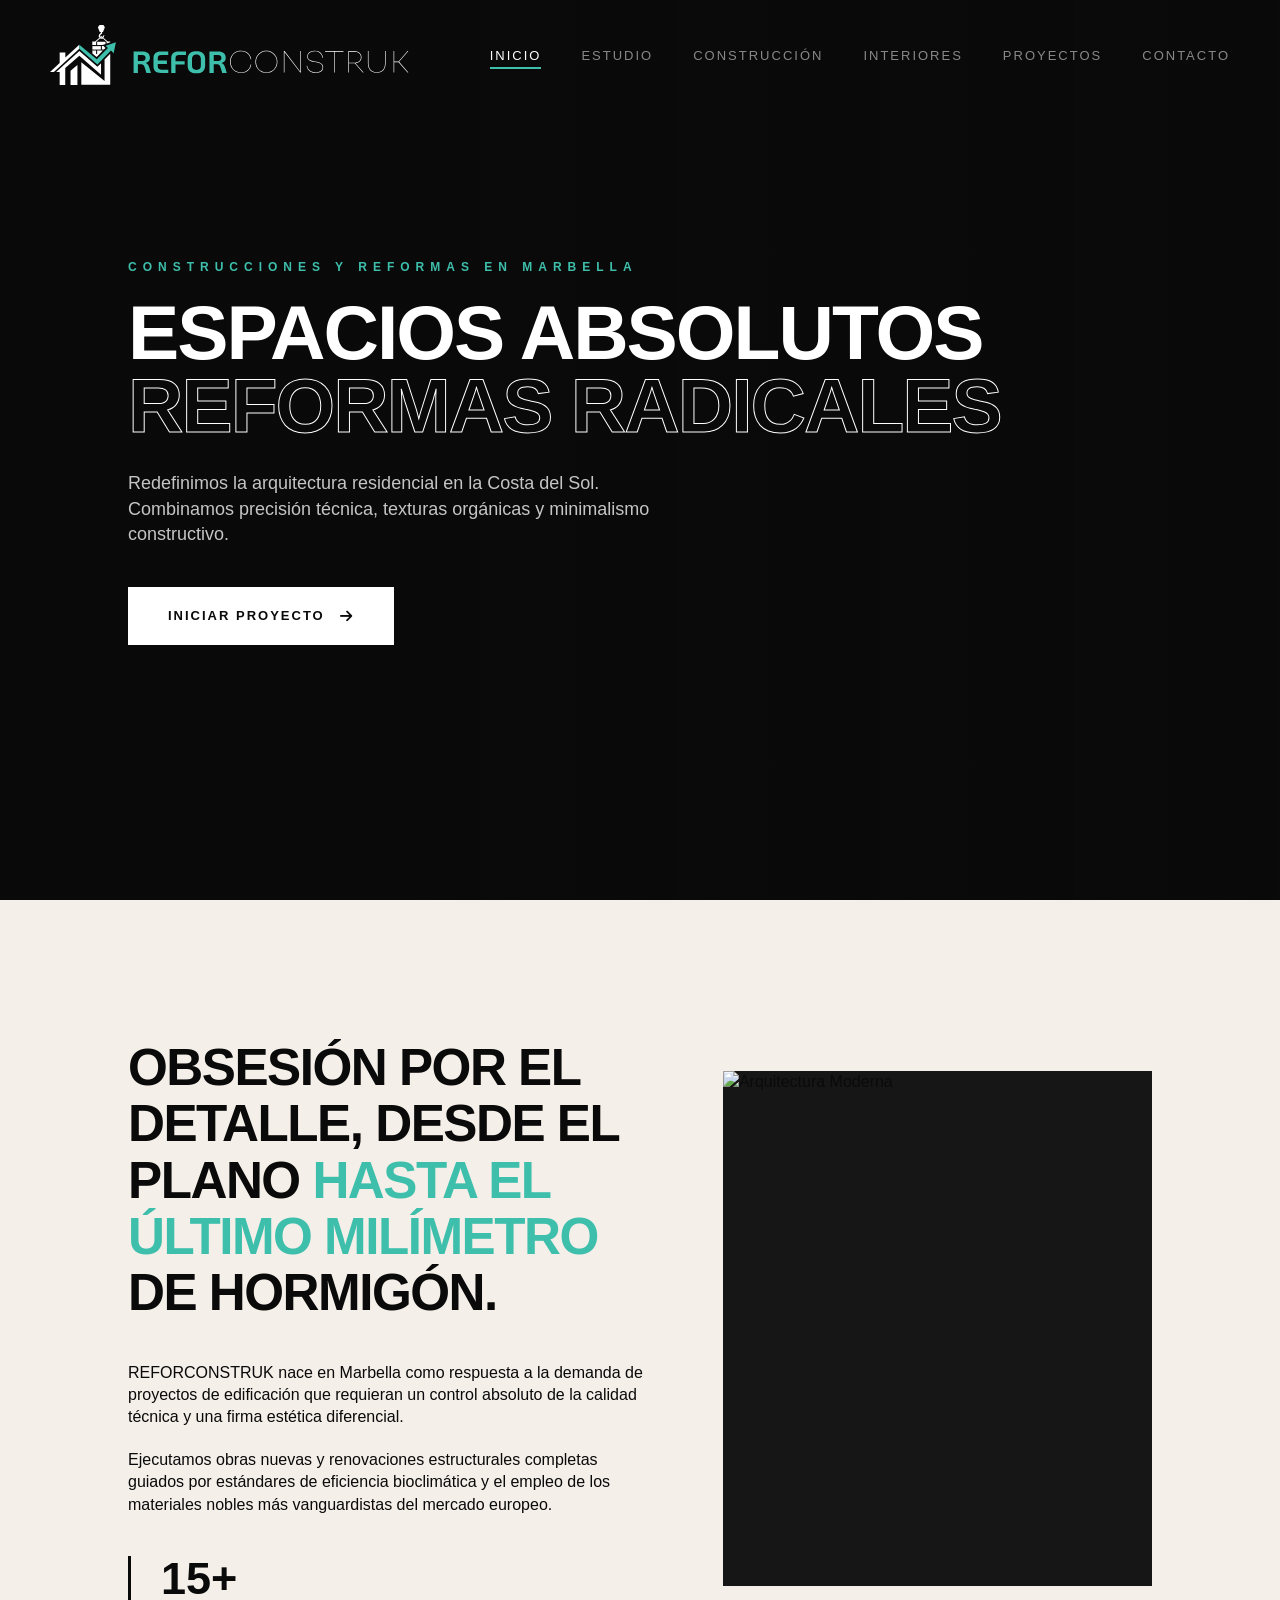
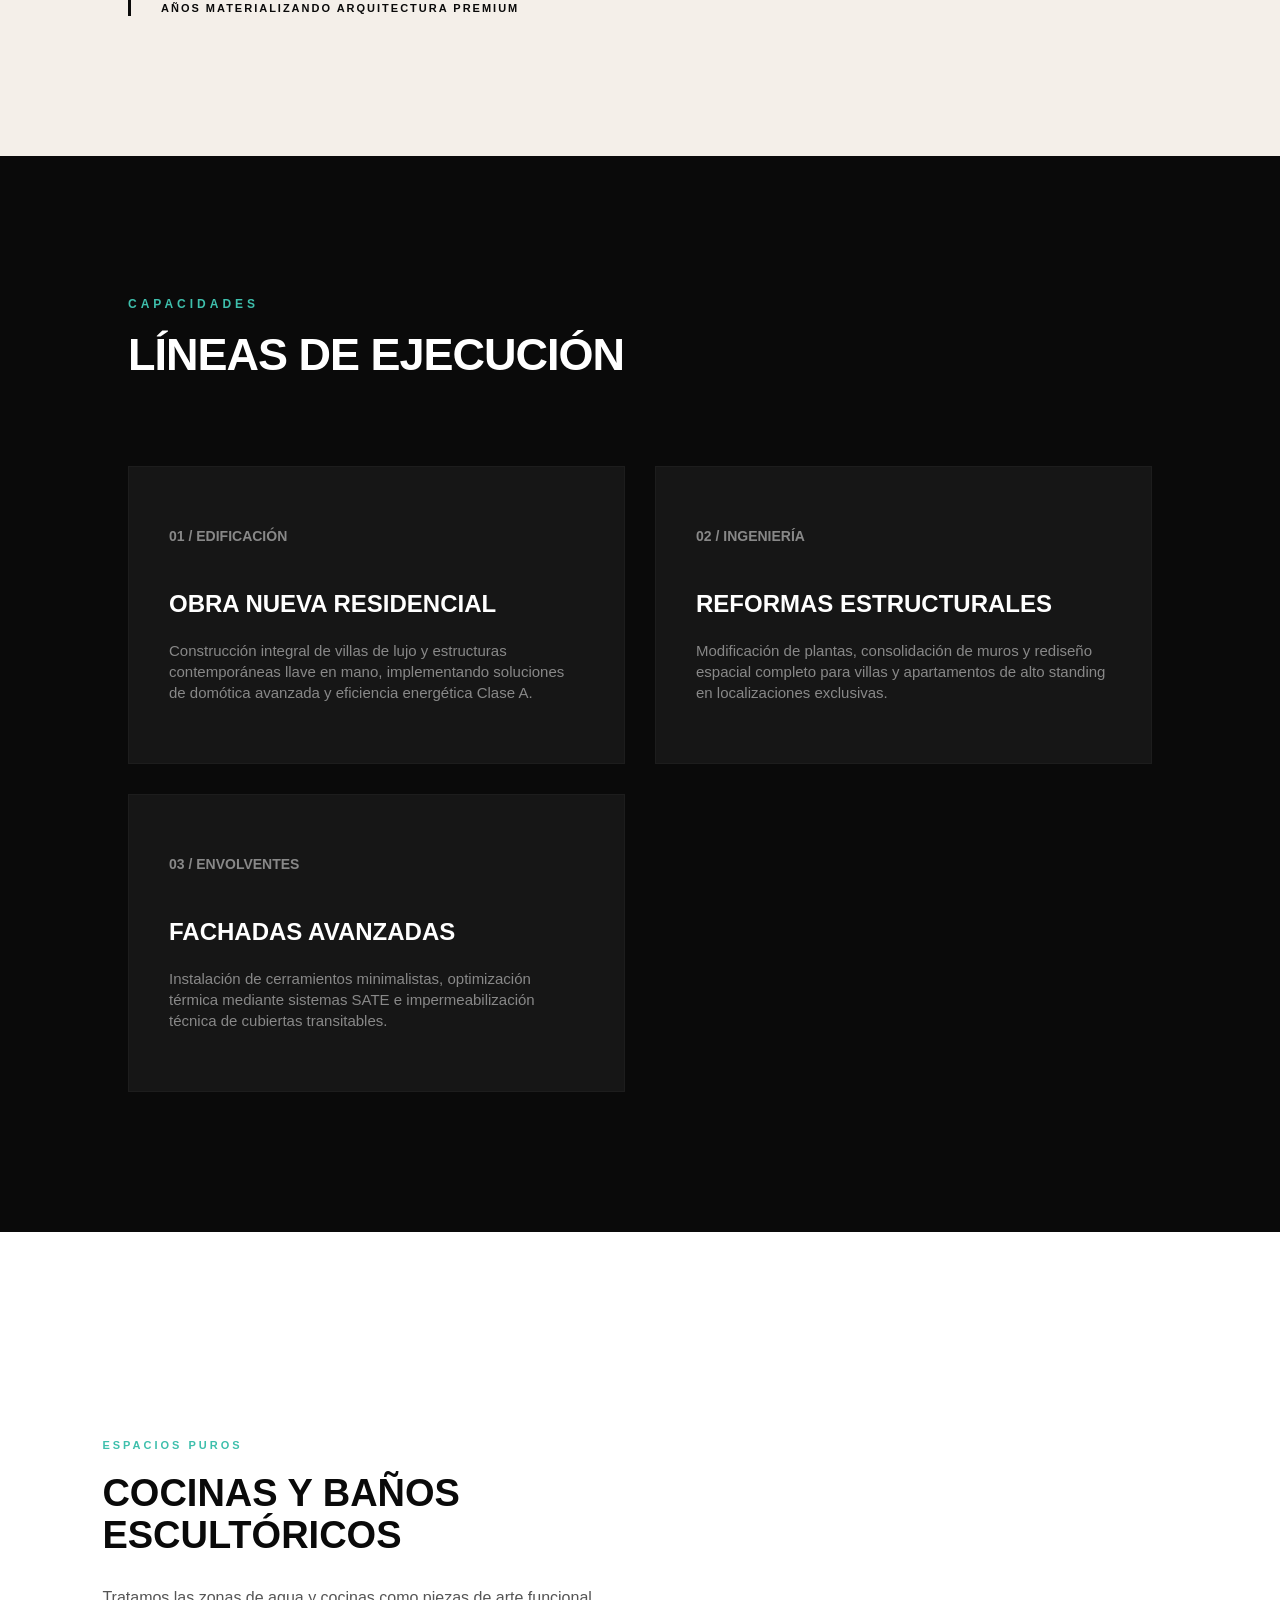
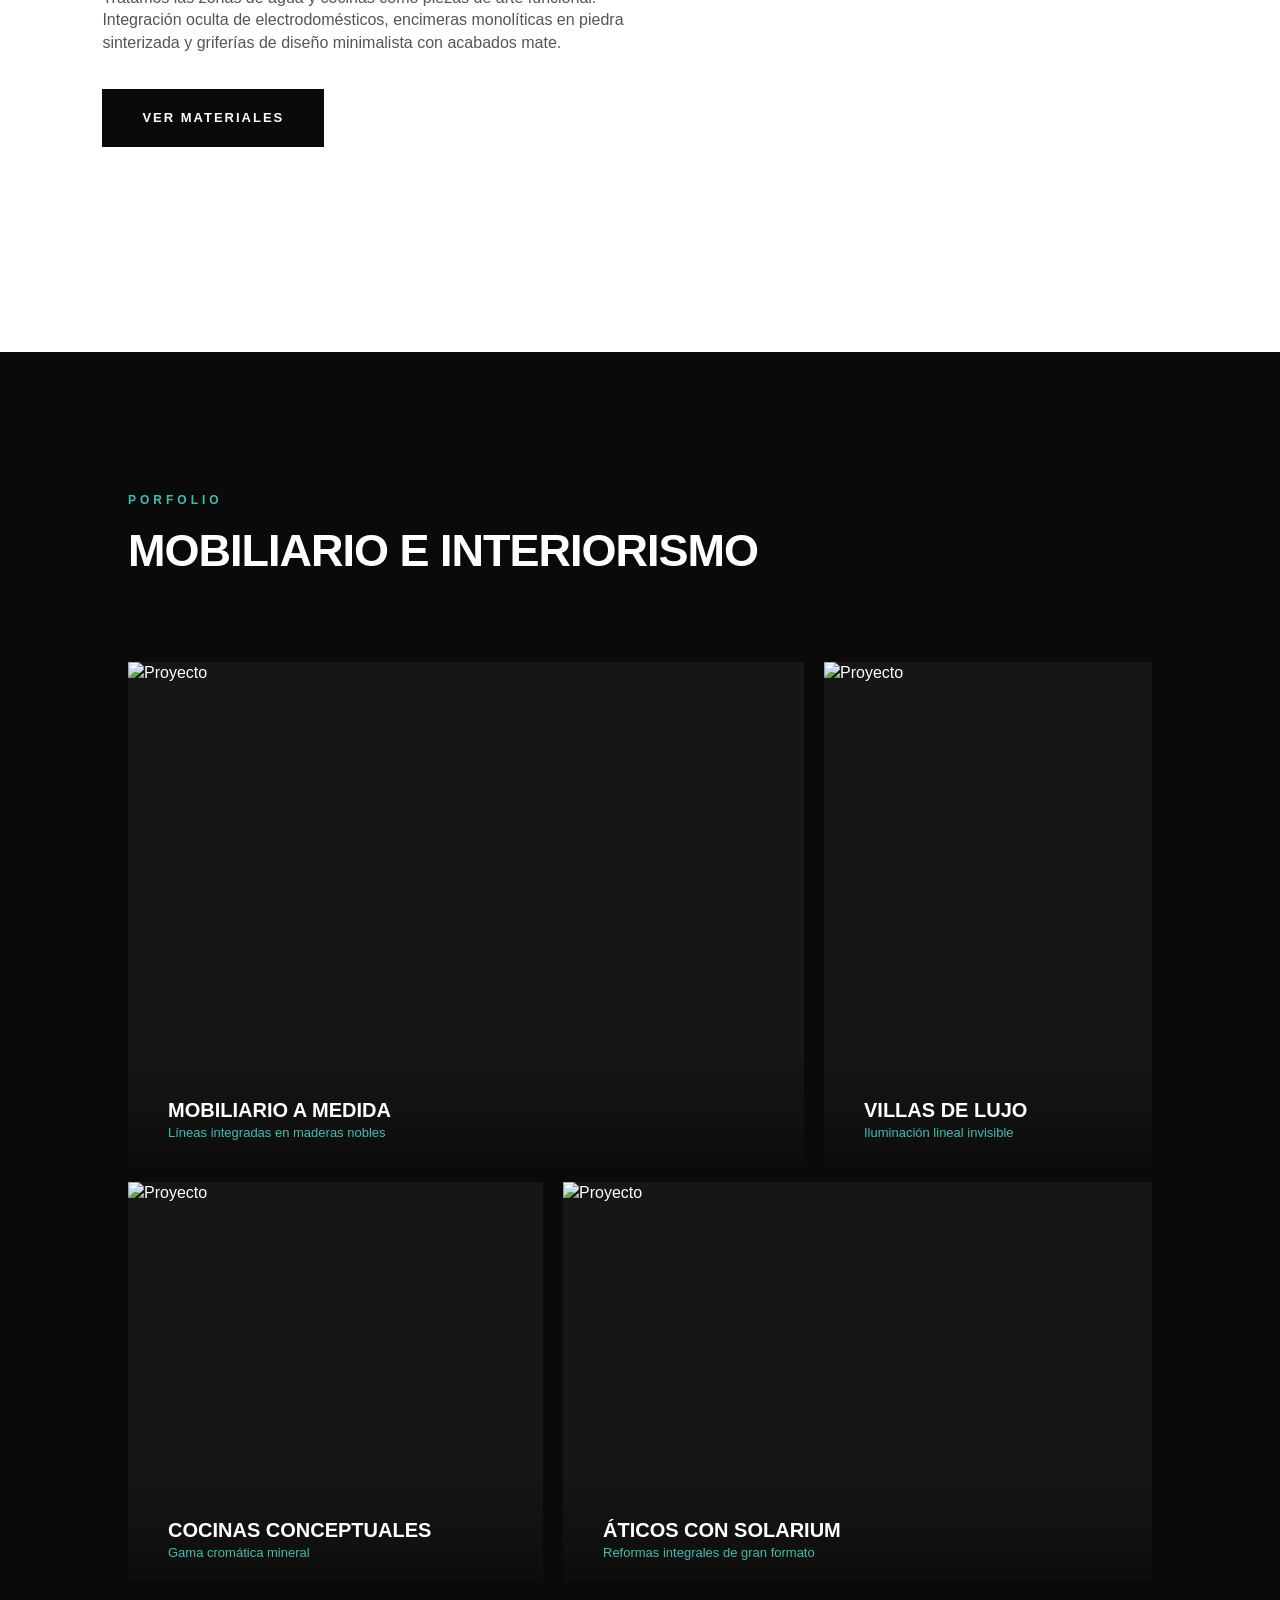
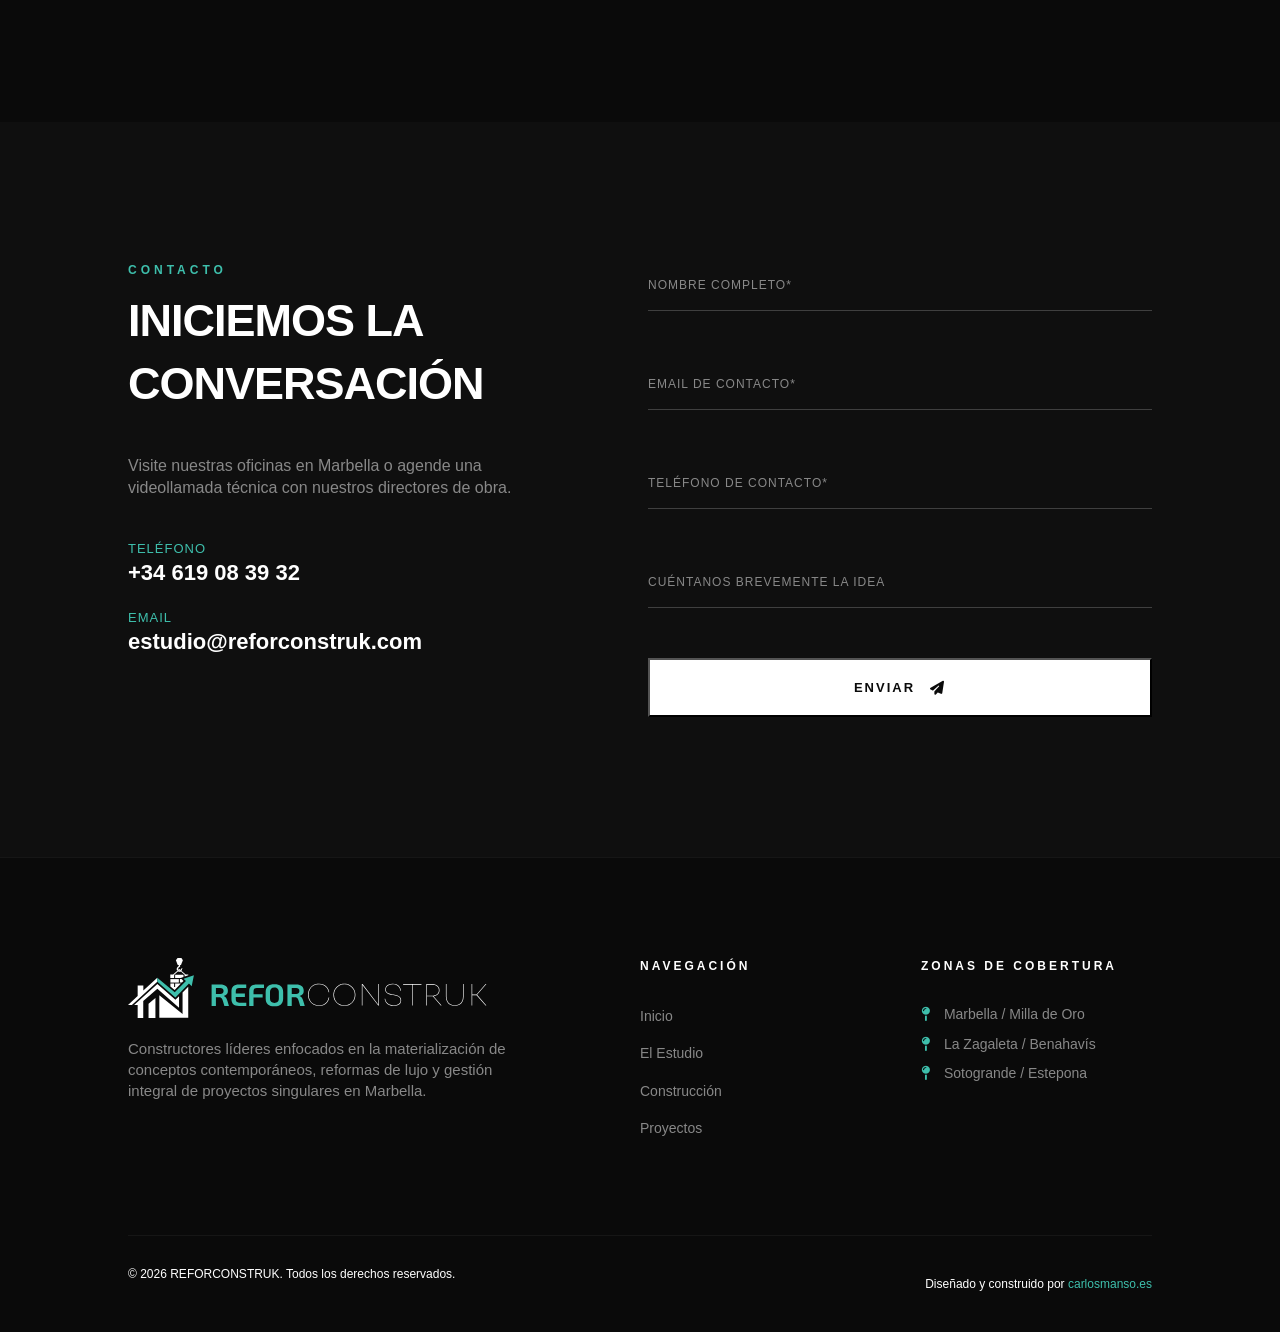
==== index.html @ f83248c3 "ReforConstruk" ====
<!DOCTYPE html>
<html lang="es">
<head>
    <meta charset="UTF-8">
    <meta name="viewport" content="width=device-width, initial-scale=1.0">
    <title>REFORCONSTRUK | Edificación & Reformas Exclusivas</title>
    <link rel="stylesheet" href="https://cdnjs.cloudflare.com/ajax/libs/font-awesome/6.4.0/css/all.min.css">
    <link rel="stylesheet" href="style.css">
</head>
<body>

    <header id="main-header">
        <div class="nav-container">
            <div class="logo-box">
                <img src="./img/logo.svg" class="logo-casa">
                <img src="./img/letra.svg" class="logo-letra">
            </div>

            <button class="burger-menu" id="burger-toggle" aria-label="Abrir menú">
                <span class="burger-bar"></span>
                <span class="burger-bar"></span>
                <span class="burger-bar"></span>
            </button>

            <ul class="nav-menu" id="nav-menu">
                <li><a href="#inicio" class="nav-link active">Inicio</a></li>
                <li><a href="#empresa" class="nav-link">Estudio</a></li>
                <li><a href="#servicios" class="nav-link">Construcción</a></li>
                <li><a href="#cocina-bano" class="nav-link">Interiores</a></li>
                <li><a href="#proyectos" class="nav-link">Proyectos</a></li>
                <li><a href="#contacto" class="nav-link">Contacto</a></li>
            </ul>
        </div>
    </header>

    <section id="inicio" class="hero-section">
        <div class="hero-video-bg" id="hero-bg"></div>
        <div class="hero-inner">
            <span class="hero-tag">Construcciones y Reformas en Marbella</span>
            <h1 class="hero-title">Espacios Absolutos<br><span>Reformas Radicales</span></h1>
            <p class="hero-desc">Redefinimos la arquitectura residencial en la Costa del Sol. Combinamos precisión técnica, texturas orgánicas y minimalismo constructivo.</p>
            <a href="#contacto" class="btn-modern">Iniciar Proyecto <i class="fas fa-arrow-right"></i></a>
        </div>
    </section>

    <section id="empresa" class="section-padding bg-beige">
        <div class="asymmetric-grid">
            <div class="reveal">
                <h2 class="giant-text">Obsesión por el detalle, desde el plano <span>hasta el último milímetro</span> de hormigón.</h2>
                <p style="font-size: 16px; margin-bottom: 20px;">REFORCONSTRUK nace en Marbella como respuesta a la demanda de proyectos de edificación que requieran un control absoluto de la calidad técnica y una firma estética diferencial.</p>
                <p style="font-size: 16px;">Ejecutamos obras nuevas y renovaciones estructurales completas guiados por estándares de eficiencia bioclimática y el empleo de los materiales nobles más vanguardistas del mercado europeo.</p>
                <div class="ui-experience">
                    <h4>15+</h4>
                    <p style="text-transform: uppercase; font-size: 11px; letter-spacing: 2px; font-weight: 700;">Años materializando arquitectura Premium</p>
                </div>
            </div>
            <div class="reveal" style="transition-delay: 0.2s;">
                <div class="img-wrapper-modern">
                    <img src="https://1reformas.com/wp-content/uploads/2021/04/reformas-restaurantes.jpg" alt="Arquitectura Moderna">
                </div>
            </div>
        </div>
    </section>

    <section id="servicios" class="section-padding">
        <div class="section-title-vertical reveal">
            <p>Capacidades</p>
            <h2>Líneas de Ejecución</h2>
        </div>
        <div class="modern-cards-container">
            <div class="block-card reveal">
                <span class="card-num">01 / EDIFICACIÓN</span>
                <h3>Obra Nueva Residencial</h3>
                <p>Construcción integral de villas de lujo y estructuras contemporáneas llave en mano, implementando soluciones de domótica avanzada y eficiencia energética Clase A.</p>
            </div>
            <div class="block-card reveal" style="transition-delay: 0.1s;">
                <span class="card-num">02 / INGENIERÍA</span>
                <h3>Reformas Estructurales</h3>
                <p>Modificación de plantas, consolidación de muros y rediseño espacial completo para villas y apartamentos de alto standing en localizaciones exclusivas.</p>
            </div>
            <div class="block-card reveal" style="transition-delay: 0.2s;">
                <span class="card-num">03 / ENVOLVENTES</span>
                <h3>Fachadas Avanzadas</h3>
                <p>Instalación de cerramientos minimalistas, optimización térmica mediante sistemas SATE e impermeabilización técnica de cubiertas transitables.</p>
            </div>
        </div>
    </section>

    <section id="cocina-bano" class="split-section">
        <div class="split-side-content reveal">
            <span style="font-size: 11px; letter-spacing: 3px; text-transform: uppercase; color: var(--primary); font-weight: 700; margin-bottom: 20px; display: block;">Espacios Puros</span>
            <h2 style="font-size: 38px; font-weight: 800; text-transform: uppercase; margin-bottom: 30px; line-height: 1.1;">Cocinas y Baños Escultóricos</h2>
            <p style="color: #555555; margin-bottom: 35px; font-size: 16px;">Tratamos las zonas de agua y cocinas como piezas de arte funcional. Integración oculta de electrodomésticos, encimeras monolíticas en piedra sinterizada y griferías de diseño minimalista con acabados mate.</p>
            <div>
                <a href="#contacto" class="btn-modern" style="background-color: var(--black); color: var(--white);">Ver Materiales</a>
            </div>
        </div>
        <div class="split-side-img"></div>
    </section>

    <section id="proyectos" class="section-padding">
        <div class="section-title-vertical reveal">
            <p>Porfolio</p>
            <h2>Mobiliario e Interiorismo</h2>
        </div>
        <div class="portfolio-mosaic">
            <a href="./proyectos.html" style="color: white;" class="mosaic-item span-8 reveal">
                <img src="https://media.inmobalia.com/imgV1/B95mbh8olwFQm~uCUaVOI2kQT0hb0a8sZ9turUNfnwtvuccYCzs0YVPfPbfkc2VnnN1JFDpiVdhTScitlOvWSklNumZHGUTxNN_lgRKk01RkoI0CCMKsIYaA4u6_04872c3sncZ1~bFsWxPmBI4nFSxHe0BJp7_PrPs2P3Vpm~RGx9GpXJinM7RnD4YDmGx4nfT7JgAIRfhlLLEzQMg_N1b3iWfot6Qa~TilMDf1y0NkzV8rcXjdv62iEI1Q9Hj72N2c6tV2YEbDivRxE~yomk3H3CyItWYKGkeUXsJXTYYta6VMZWsQi_8lahS~mAcz2Bb~JKvXmMNNIu2cergVsiOrQXXFZF8aFfzn7xvbdaGK~mIuee3K38jAj3Wc0RbtHOqGE9W0XVDyzzV59dWIDXX1IuQSVPcYCok-.jpg" alt="Proyecto">
                <div class="mosaic-overlay">
                    <h3 style="font-size: 20px; text-transform: uppercase;">Mobiliario a medida</h3>
                    <p style="color: var(--primary); font-size: 13px;">Líneas integradas en maderas nobles</p>
                </div>
            </a>
            <div class="mosaic-item span-4 reveal" style="transition-delay: 0.15s;">
                <img src="https://media.inmobalia.com/imgV1/B95mbh8olwFQm~uCUaVOI2kQT0hb0a8sZ9turUNfnwtvuccYCzs0YVPfPbfkc2VnnN1JFDpiVdhTScitksoKSOeP6SyNn43p1sC6jWz2KhffgBKtzE1tbKxzrajfEn_E~O9W9glanHU2ARdWSR2o6XsxLnymf3t2hiOdXjbgrR79aVlqMgKyALFe9htMH1A8g_uAuKqgjaUSBhYd28aooo5vup45WA5dnwQS_5DH9xY0wYPXu4pc8NdG9rDk4VpCF9qHhAPPlprUyWBkXcj~A41gCx5iTMQj41wbhuRf5_ey9KS5EPPjPVwNDYBLOq_Kv1nUI5hoi09csYCjYXYIrGNHDK2Ye4rjaCuTd9SGfPUC3I1oR8O~HvoKYjxqcAQwQ2DLP5BT74YlmaNgjlUNQ2p5CXdoj8Q-.jpeg" alt="Proyecto">
                <div class="mosaic-overlay">
                    <h3 style="font-size: 20px; text-transform: uppercase;">Villas de Lujo</h3>
                    <p style="color: var(--primary); font-size: 13px;">Iluminación lineal invisible</p>
                </div>
            </div>
            <div class="mosaic-item span-5 reveal">
                <img src="https://media.inmobalia.com/imgV1/B95mbh8olwFQm~uCUaVOI2kQT0hb0a8sZ9turUNfnwtvuccYCzs0YVPfPbfkc2VnnN1JFDpiVdhTScitksoKSOeP77IgMJAWj~uJcr9HAVxtQySdAGuOJoMMcj_4DW12KNJ_t0W~6hXdaJ8204ul6WrGgZ_mFLIxWQQzg77Fb0BQLSnVA1OmRMrqZNUewKOyy9MYeApHGGAC71HIqQ~[base64].jpeg" alt="Proyecto">
                <div class="mosaic-overlay">
                    <h3 style="font-size: 20px; text-transform: uppercase;">Cocinas conceptuales</h3>
                    <p style="color: var(--primary); font-size: 13px;">Gama cromática mineral</p>
                </div>
            </div>
            <div class="mosaic-item span-7 reveal" style="transition-delay: 0.15s;">
                <img src="https://media.inmobalia.com/imgV1/B95mbh8olwFQm~uCUaVOI2kQT0hb0a8sZ9turUNfnwtvuccYCzs0YVPfPbfkc2VnnN1JFDpiVdhTScitksUwF73zOGOGhWQaUmkByBpaVKwnYlOpX6SF4SpYMBMcdwIRR2SOW5mySZTf84vf8Gyc~bQQqtirrWczOp9SDuEM5k6IxvTXVs0u3t6mu_ZqytLmrYmcslrq0brnseii0oMk69CvVJnGzGSdNWfrJ6Vgmn9c3EhN~GDlxRorG3j2A~TWBoOniJgxdOGqiBn_2w9hZU2eIVooe__v0ofRTRVDrGl8hzFgxNMzdu3BORwwEMuNiFoQHU9Xf3d5Xch2NO7rkFhtSsTZUA9Eakn_7zMR9cVYNKDz5Q_~2GDGS5xanfaXpY8te1p8wD8ZTxjvjE4xworDhGiHBOM-.jpeg" alt="Proyecto">
                <div class="mosaic-overlay">
                    <h3 style="font-size: 20px; text-transform: uppercase;">Áticos con Solarium</h3>
                    <p style="color: var(--primary); font-size: 13px;">Reformas integrales de gran formato</p>
                </div>
            </div>
        </div>

    </section>

    <section id="contacto" class="section-padding" style="background-color: #0f0f0f;">
        <div class="contact-flex">
            <div class="contact-left reveal">
                <div class="section-title-vertical" style="margin-bottom: 40px;">
                    <p>Contacto</p>
                    <h2>Iniciemos la<br>conversación</h2>
                </div>
                <p style="color: var(--grey); font-size: 16px; margin-bottom: 40px; max-width: 400px;">Visite nuestras oficinas en Marbella o agende una videollamada técnica con nuestros directores de obra.</p>
                <div style="margin-top: 20px;">
                    <p style="font-size: 13px; color: var(--primary); letter-spacing: 1px; text-transform: uppercase;">Teléfono</p>
                    <a href="tel:+34619083932" style="font-size: 22px; font-weight: 700; margin-bottom: 30px; text-decoration: none; color: white !important;">+34 619 08 39 32</a>
                    <p style="font-size: 13px; color: var(--primary); letter-spacing: 1px; text-transform: uppercase; margin-top: 20px;">Email</p>
                    <p style="font-size: 22px; font-weight: 700;">estudio@reforconstruk.com</p>
                </div>
            </div>
            <div class="contact-right reveal" style="transition-delay: 0.2s;">
                <form action="#" method="POST" onsubmit="event.preventDefault(); alert('Solicitud de alta gama recibida.');">
                    <div class="input-line-group">
                        <input type="text" class="input-line" required>
                        <label class="input-label">Nombre Completo*</label>
                    </div>
                    <div class="input-line-group">
                        <input type="email" class="input-line" required>
                        <label class="input-label">Email de Contacto*</label>
                    </div>
                    <div class="input-line-group">
                        <input type="phone" class="input-line" required>
                        <label class="input-label">Teléfono de Contacto*</label>
                    </div>
                    <div class="input-line-group">
                        <input type="text" class="input-line" required>
                        <label class="input-label">Cuéntanos brevemente la idea</label>
                    </div>
                    <button type="submit" class="btn-modern" style="width: 100%; justify-content: center;">Enviar <i class="fas fa-paper-plane"></i></button>
                </form>
            </div>
        </div>
    </section>

    <footer>
        <div class="footer-grid">
            <div class="footer-logo-desc">
            <div class="logo-box">
                <img src="./img/logo.svg" class="logo-casa">
                <img src="./img/letra.svg" class="logo-letra">
            </div>
                <p>Constructores líderes enfocados en la materialización de conceptos contemporáneos, reformas de lujo y gestión integral de proyectos singulares en Marbella.</p>
            </div>
            <div class="footer-col">
                <h5>Navegación</h5>
                <ul class="footer-links">
                    <li><a href="#inicio">Inicio</a></li>
                    <li><a href="#empresa">El Estudio</a></li>
                    <li><a href="#servicios">Construcción</a></li>
                    <li><a href="#proyectos">Proyectos</a></li>
                </ul>
            </div>
            <div class="footer-col">
                <h5>Zonas de Cobertura</h5>
                <ul class="footer-links" style="color: var(--grey); font-size: 14px;">
                    <li style="margin-bottom: 10px;"><i class="fas fa-map-pin" style="color: var(--primary); margin-right: 10px;"></i> Marbella / Milla de Oro</li>
                    <li style="margin-bottom: 10px;"><i class="fas fa-map-pin" style="color: var(--primary); margin-right: 10px;"></i> La Zagaleta / Benahavís</li>
                    <li style="margin-bottom: 10px;"><i class="fas fa-map-pin" style="color: var(--primary); margin-right: 10px;"></i> Sotogrande / Estepona</li>
                </ul>
            </div>
        </div>
        <div class="footer-bottom">
            <p style="color: white;">&copy; 2026 REFORCONSTRUK. Todos los derechos reservados.</p>
            <p style="color: white; margin-top: 10px;">Diseñado y construido por <a href="https://carlosmanso.es" style="text-decoration: none; color: #3EBFAC;">carlosmanso.es</a></p>
        </div>

        <div class="fixed-buttons">
            <div class="cta-fixed" style="background-color: white;">
                <a href="#contacto" style="color: #444444;">CONTACTO <i class="fas fa-paper-plane"></i></a>
            </div>
            <div class="cta-fixed" style="background-color: #3EBFAC;">
                <a href="https://wa.me/34619083932?text=Hola%20ReforConstruk%2C%20estoy%20interesado%20en%20vuestro%20servicio" style="color: white;">WHATSAPP <img src="./img/whatsapp-svgrepo-com.svg" style="height: 18px; margin-bottom: -2px;" class=""></a>
            </div>
        </div>
    </footer>
<script>
    // --- INTEGRACIÓN MENÚ BURGER RESPONSIVE ---
    const burgerToggle = document.getElementById('burger-toggle');
    const navMenu = document.getElementById('nav-menu');
    const navLinks = document.querySelectorAll('.nav-link');

    if (burgerToggle && navMenu) {
        // Alternar el estado abierto/cerrado al hacer clic en la hamburguesa
        burgerToggle.addEventListener('click', () => {
            burgerToggle.classList.toggle('open');
            navMenu.classList.toggle('open');
        });

        // Cerrar el menú automáticamente al hacer clic en cualquier enlace
        navLinks.forEach(link => {
            link.addEventListener('click', () => {
                burgerToggle.classList.remove('open');
                navMenu.classList.remove('open');
            });
        });
    }

    // --- EFECTOS DE SCROLL Y PARALLAX ---
    window.addEventListener('scroll', function() {
        // Efecto scroll en barra de navegación superior
        const header = document.getElementById('main-header');
        if (window.scrollY > 60) {
            header.classList.add('scrolled');
        } else {
            header.classList.remove('scrolled');
        }

        // Parallax Cinematic para el fondo del Hero
        const scrollPosition = window.scrollY;
        const heroBg = document.getElementById('hero-bg');
        if(heroBg) {
            heroBg.style.transform = `translateY(${scrollPosition * 0.35}px)`;
        }

        // Activador de animaciones de aparición controlada
        const reveals = document.querySelectorAll('.reveal');
        reveals.forEach(element => {
            const windowHeight = window.innerHeight;
            const elementTop = element.getBoundingClientRect().top;
            const elementVisible = 100;

            if (elementTop < windowHeight - elementVisible) {
                element.classList.add('active');
            }
        });
    });

    // Lanzar Scroll Inicial para activar elementos superiores automáticamente
    window.dispatchEvent(new Event('scroll'));

    // --- NAVEGACIÓN ACTIVA DINÁMICA ---
    const menuSections = document.querySelectorAll('section, .hero-section, .split-section');

    window.addEventListener('scroll', () => {
        let currentSectionId = '';
        menuSections.forEach(section => {
            const sectionTop = section.offsetTop;
            if (pageYOffset >= (sectionTop - 260)) {
                currentSectionId = section.getAttribute('id');
            }
        });

        navLinks.forEach(link => {
            link.classList.remove('active');
            if (link.getAttribute('href').includes(currentSectionId)) {
                link.classList.add('active');
            }
        });
    });
</script>
</body>
</html>
---- style.css ----
:root {
            --primary: #3EBFAC;
            --primary-glow: rgba(62, 191, 172, 0.3);
            --black: #0a0a0a;
            --dark-grey: #161616;
            --grey: #888888;
            --light-grey: #f0f0f0;
            --beige: #f4efe9;
            --white: #ffffff;
            --font-display: 'Helvetica Neue', Arial, sans-serif;
            --transition-smooth: all 0.6s cubic-bezier(0.16, 1, 0.3, 1);
        }
        a{
            text-decoration: none !important;
        }

        * {
            margin: 0;
            padding: 0;
            box-sizing: border-box;
        }

        body {
            font-family: var(--font-display);
            background-color: var(--black);
            color: var(--white);
            overflow-x: hidden;
            line-height: 1.4;
        }

        /* SCROLLBAR PERSONALIZADO */
        ::-webkit-scrollbar {
            width: 8px;
        }
        ::-webkit-scrollbar-track {
            background: var(--black);
        }
        ::-webkit-scrollbar-thumb {
            background: var(--dark-grey);
            border-radius: 4px;
        }
        ::-webkit-scrollbar-thumb:hover {
            background: var(--primary);
        }

        /* EFECTOS DE APARICIÓN (REVEAL) */
        .reveal {
            opacity: 0;
            transform: translateY(60px) scale(0.98);
            transition: var(--transition-smooth);
        }

        .reveal.active {
            opacity: 1;
            transform: translateY(0) scale(1);
        }

        /* NAVEGACIÓN ESTILO GLASSMORPHISM */
        header {
            position: fixed;
            top: 0;
            left: 0;
            width: 100%;
            z-index: 1000;
            padding: 25px 50px;
            transition: var(--transition-smooth);
        }

        header.scrolled {
            padding: 15px 50px;
            background: rgba(10, 10, 10, 0.75);
            backdrop-filter: blur(20px);
            -webkit-backdrop-filter: blur(20px);
            border-bottom: 1px solid rgba(255, 255, 255, 0.05);
        }

        .nav-container {
            max-width: 1600px;
            margin: 0 auto;
            display: flex;
            justify-content: space-between;
            align-items: center;
        }

        /* LOGO RECREADO EN CSS PURO CON TU IDENTIDAD */
        .logo-box {
            display: flex;
            align-items: center;
            gap: 15px;
            cursor: pointer;
            z-index: 1001; /* Asegura que el logo quede visible sobre el menú móvil */
        }

        .logo-art {
            width: 40px;
            height: 40px;
            position: relative;
        }

        /* Simulación del icono de la flecha/tejado y grúa del archivo adjunto */
        .logo-art::before {
            content: '';
            position: absolute;
            bottom: 5px;
            left: 0;
            width: 100%;
            height: 4px;
            background: var(--white);
            transform: skewY(-25deg);
        }

        .logo-art::after {
            content: '';
            position: absolute;
            bottom: 13px;
            left: 5px;
            width: 90%;
            height: 4px;
            background: var(--primary);
            transform: skewY(25deg);
        }

        .logo-text {
            font-size: 22px;
            font-weight: 900;
            letter-spacing: -0.5px;
            text-transform: uppercase;
        }

        .logo-text span {
            color: var(--primary);
            font-weight: 300;
        }

        .logo-casa{
            height: 60px;
        }
        .logo-letra{
            height: 40px;
            margin-top: 12px;
        }

        .nav-menu {
            display: flex;
            list-style: none;
            gap: 40px;
        }

        .nav-link {
            color: var(--grey);
            font-size: 13px;
            font-weight: 500;
            text-transform: uppercase;
            letter-spacing: 2px;
            position: relative;
            transition: var(--transition-smooth);
            text-decoration: none;
        }

        .nav-link:hover, .nav-link.active {
            color: var(--white);
        }

        .nav-link::after {
            content: '';
            position: absolute;
            bottom: -6px;
            left: 0;
            width: 0;
            height: 2px;
            background-color: var(--primary);
            transition: var(--transition-smooth);
        }

        .nav-link:hover::after, .nav-link.active::after {
            width: 100%;
        }

        /* BOTÓN BURGER (OCULTO POR DEFECTO EN DESKTOP) */
        .burger-menu {
            display: none;
            flex-direction: column;
            justify-content: space-between;
            width: 30px;
            height: 21px;
            cursor: pointer;
            z-index: 1001;
            background: transparent;
            border: none;
            outline: none;
        }

        .burger-bar {
            width: 100%;
            height: 3px;
            background-color: var(--white);
            transition: var(--transition-smooth);
            transform-origin: left center;
        }

        /* Animación del Burger a "X" */
        .burger-menu.open .burger-bar:nth-child(1) {
            transform: rotate(45deg);
            background-color: var(--primary);
        }

        .burger-menu.open .burger-bar:nth-child(2) {
            width: 0%;
            opacity: 0;
        }

        .burger-menu.open .burger-bar:nth-child(3) {
            transform: rotate(-45deg);
            background-color: var(--primary);
        }


        /* HERO SECCIÓN: PANTALLA COMPLETA CINEMÁTICA */
        .hero-section {
            height: 100vh;
            position: relative;
            display: flex;
            align-items: center;
            justify-content: flex-start;
            padding: 0 10% ;
            overflow: hidden;
        }

        .hero-video-bg {
            position: absolute;
            top: 0;
            left: 0;
            width: 100%;
            height: 100%; /* Mayor tamaño para el efecto parallax */
            background-image: linear-gradient(to right, rgba(10,10,10,0.85) 30%, rgba(10,10,10,0.4)), url('https://media.inmobalia.com/imgV1/B95mbh8olwFQm~uCUaVOI2kQT0hb0a8sZ9turUNfnwtvuccYCzs0YVPfPbfkc2VnnN1JFDpiVdhTScitlOvWSklNvhsbEgdLmDZwpxcoSmQ1AtF8vRK6TRDMF0ZJ6Nij~8zFVeDoJYGYBJYcV8WqqVnq3tkHNrOye7qbm2C7FT7XvBBNsKhZfUBKwnzTynGxKhAg~R_lO8HDyHRREofi3noE0sSuOHXorGKMN7SB9KbOpAPRRez7irN5jdpxwXifStAj5jeNZYQBDIjppPg3MWdTsp3JCXRxukQjzNDAby6HY3KKlRUPqkFOPkA9bnIlCQ4tLSMPY9XB4TTZV5QleyihkVdsDbtz_KV~Rlc2oNV4MRAmNknW6dn0m2IgA5JmGD2ku3Zu7aKbvaAfRyM9bgvYdouFo0_QCyg-.jpg');
            background-size: cover;
            background-position: center;
            z-index: -1;
            transform: translateY(0);
            will-change: transform;
        }

        .hero-inner {
            max-width: 900px;
            z-index: 2;
        }

        .hero-tag {
            font-size: 12px;
            text-transform: uppercase;
            letter-spacing: 6px;
            color: var(--primary);
            margin-bottom: 20px;
            display: inline-block;
            font-weight: 700;
        }

        .hero-title {
            font-size: clamp(50px, 6vw, 85px);
            line-height: 0.95;
            font-weight: 800;
            letter-spacing: -2px;
            margin-bottom: 30px;
            text-transform: uppercase;
        }

        .hero-title span {
            color: transparent;
            -webkit-text-stroke: 1px var(--white);
        }

        .hero-desc {
            font-size: 18px;
            color: rgb(197, 197, 197);
            max-width: 550px;
            margin-bottom: 40px;
            font-weight: 300;
        }

        /* BOTONES VANGUARDISTAS */
        .btn-modern {
            position: relative;
            display: inline-flex;
            align-items: center;
            padding: 20px 40px;
            background-color: var(--white);
            color: var(--black);
            font-size: 13px;
            font-weight: 700;
            text-transform: uppercase;
            letter-spacing: 2px;
            text-decoration: none;
            overflow: hidden;
            transition: var(--transition-smooth);
        }

        .btn-modern::before {
            content: '';
            position: absolute;
            top: 0;
            left: -100%;
            width: 100%;
            height: 100%;
            background-color: var(--primary);
            transition: var(--transition-smooth);
            z-index: -1;
        }

        .btn-modern:hover {
            color: var(--black);
            transform: translateY(-5px);
            box-shadow: 0 20px 40px var(--primary-glow);
        }

        .btn-modern:hover::before {
            left: 0;
        }

        .btn-modern i {
            margin-left: 15px;
            font-size: 14px;
            transition: var(--transition-smooth);
        }

        .btn-modern:hover i {
            transform: translateX(5px);
        }

        /* SECCIÓN ASIMÉTRICA: EMPRESA (BEIGE) */
        .section-padding {
            padding: 140px 10%;
        }

        .bg-beige {
            background-color: var(--beige);
            color: var(--black);
        }

        .asymmetric-grid {
            display: grid;
            grid-template-columns: 1.2fr 1fr;
            gap: 80px;
            align-items: center;
            max-width: 1600px;
            margin: 0 auto;
        }

        .giant-text {
            font-size: clamp(32px, 4vw, 55px);
            font-weight: 800;
            line-height: 1.1;
            letter-spacing: -1.5px;
            text-transform: uppercase;
            margin-bottom: 40px;
        }

        .giant-text span {
            color: var(--primary);
        }

        .ui-experience {
            border-left: 3px solid var(--black);
            padding-left: 30px;
            margin-top: 40px;
        }

        .ui-experience h4 {
            font-size: 45px;
            font-weight: 900;
            line-height: 1;
        }

        .img-wrapper-modern {
            position: relative;
            padding-bottom: 120%;
            overflow: hidden;
            background-color: var(--dark-grey);
        }

        .img-wrapper-modern img {
            position: absolute;
            top: 0;
            left: 0;
            width: 100%;
            height: 100%;
            object-fit: cover;
            filter: grayscale(20%);
            transition: var(--transition-smooth);
        }

        .img-wrapper-modern:hover img {
            transform: scale(1.05);
            filter: grayscale(0%);
        }

        /* SECCIÓN CONSTRUCCIÓN Y REFORMAS: TARJETAS EN BLOQUE */
        .section-title-vertical {
            margin-bottom: 80px;
            max-width: 1600px;
            margin-left: auto;
            margin-right: auto;
        }

        .section-title-vertical p {
            color: var(--primary);
            font-size: 12px;
            letter-spacing: 4px;
            text-transform: uppercase;
            margin-bottom: 10px;
            font-weight: 700;
        }

        .section-title-vertical h2 {
            font-size: 45px;
            font-weight: 800;
            text-transform: uppercase;
            letter-spacing: -1px;
        }

        .modern-cards-container {
            display: grid;
            grid-template-columns: repeat(auto-fit, minmax(350px, 1fr));
            gap: 30px;
            max-width: 1600px;
            margin: 0 auto;
        }

        .block-card {
            background-color: var(--dark-grey);
            padding: 60px 40px;
            border: 1px solid rgba(255,255,255,0.03);
            position: relative;
            transition: var(--transition-smooth);
            cursor: pointer;
        }

        .block-card::after {
            content: '';
            position: absolute;
            bottom: 0;
            left: 0;
            width: 0;
            height: 3px;
            background-color: var(--primary);
            transition: var(--transition-smooth);
        }

        .block-card:hover {
            transform: translateY(-10px);
            background-color: #1c1c1c;
            border-color: rgba(255,255,255,0.1);
        }

        .block-card:hover::after {
            width: 100%;
        }

        .card-num {
            font-size: 14px;
            color: var(--grey);
            font-weight: 700;
            margin-bottom: 40px;
            display: block;
        }

        .block-card h3 {
            font-size: 24px;
            font-weight: 700;
            margin-bottom: 20px;
            text-transform: uppercase;
        }

        .block-card p {
            color: var(--grey);
            font-size: 15px;
            font-weight: 300;
        }

        /* SECCIÓN SPLIT: COCINA Y BAÑO */
        .split-section {
            display: flex;
            min-height: 80vh;
            background-color: var(--white);
            color: var(--black);
        }

        .split-side-content {
            flex: 1;
            padding: 100px 8%;
            display: flex;
            flex-direction: column;
            justify-content: center;
        }

        .split-side-img {
            flex: 1;
            background-image: url('https://media.inmobalia.com/imgV1/B95mbh8olwFQm~uCUaVOI2kQT0hb0a8sZ9turUNfnwtvuccYCzs0YVPfPbfkc2VnnN1JFDpiVdhTScitlOvWSklNtsL1VPbwAc83x2Vqby3e_t3ii_f2RdgrSI35HQM3Wc_HObN1uB7nOPmNUZA0cqG8otxYRekLxppzNJGUAEqIbqWkcrpubDvKWn9Z~mP8VOmFbWEIvxFR6MTjojsI1KL9gPGovQpMCbXpGk0iLqWUz1SyT_noXgpOU8Lcta96kYipmfKUMvAy6yVsHctCeRIa7ZydW0nPIvt1Vuh0T3w74IRTurZN0Egn2c_jL7F259qL~O6ncCr19vK3zm~N837YJC2dz6uaXfxJ~PQMTomFOCIZB7pKoDuIs0~RU6guqXw4WkSSelDyHSVHoeDkBAaUwsuRycxe0aQ-.jpg');
            background-size: cover;
            background-position: center;
            position: relative;
        }

        /* SECCIÓN PORTFOLIO: MOSAICO BRUTALISTA */
        .portfolio-mosaic {
            display: grid;
            grid-template-columns: repeat(12, 1fr);
            gap: 20px;
            max-width: 1600px;
            margin: 0 auto;
        }

        .mosaic-item {
            position: relative;
            overflow: hidden;
            background-color: var(--dark-grey);
        }

        .mosaic-item img {
            width: 100%;
            height: 100%;
            object-fit: cover;
            transition: var(--transition-smooth);
        }

        .mosaic-item:hover img {
            transform: scale(1.08);
            filter: saturate(0.7);
        }

        .span-8 { grid-column: span 8; height: 500px; }
        .span-4 { grid-column: span 4; height: 500px; }
        .span-5 { grid-column: span 5; height: 400px; }
        .span-7 { grid-column: span 7; height: 400px; }

        .mosaic-overlay {
            position: absolute;
            bottom: 0;
            left: 0;
            width: 100%;
            padding: 40px;
            background: linear-gradient(to top, rgba(10,10,10,0.9), transparent);
            opacity: 1;
            transform: translateY(20px);
            transition: var(--transition-smooth);
        }

        .mosaic-item:hover .mosaic-overlay {
            opacity: 1;
            transform: translateY(0);
        }

        /* SECCIÓN CONTACTO: MINIMALISMO NEGRO */
        .contact-flex {
            display: flex;
            justify-content: space-between;
            gap: 100px;
            max-width: 1600px;
            margin: 0 auto;
        }

        .contact-left {
            flex: 1;
        }

        .contact-right {
            flex: 1.2;
        }

        .input-line-group {
            position: relative;
            margin-bottom: 50px;
        }

        .input-line {
            width: 100%;
            background: transparent;
            border: none;
            border-bottom: 1px solid rgba(255,255,255,0.2);
            padding: 15px 0;
            color: var(--white);
            font-family: var(--font-display);
            font-size: 16px;
            transition: var(--transition-smooth);
        }

        .input-line:focus {
            outline: none;
            border-bottom-color: var(--primary);
        }

        .input-label {
            position: absolute;
            top: 15px;
            left: 0;
            color: var(--grey);
            pointer-events: none;
            transition: var(--transition-smooth);
            text-transform: uppercase;
            font-size: 12px;
            letter-spacing: 1px;
        }

        .input-line:focus ~ .input-label,
        .input-line:valid ~ .input-label {
            top: -15px;
            font-size: 11px;
            color: var(--primary);
        }

        /* FOOTER ARQUITECTÓNICO */
        footer {
            background-color: var(--black);
            padding: 100px 10% 40px 10%;
            border-top: 1px solid rgba(255,255,255,0.05);
        }

        .footer-grid {
            display: grid;
            grid-template-columns: 2fr repeat(2, 1fr);
            gap: 50px;
            max-width: 1600px;
            margin: 0 auto;
        }

        .footer-logo-desc p {
            color: var(--grey);
            margin-top: 20px;
            max-width: 400px;
            font-size: 15px;
        }

        .footer-col h5 {
            font-size: 12px;
            letter-spacing: 3px;
            text-transform: uppercase;
            color: var(--white);
            margin-bottom: 30px;
        }

        .footer-links {
            list-style: none;
        }

        .footer-links li {
            margin-bottom: 15px;
        }

        .footer-links a {
            color: var(--grey);
            text-decoration: none;
            font-size: 14px;
            transition: var(--transition-smooth);
        }

        .footer-links a:hover {
            color: var(--primary);
            padding-left: 8px;
        }

        .footer-bottom {
            max-width: 1600px;
            margin: 80px auto 0 auto;
            padding-top: 30px;
            border-top: 1px solid rgba(255,255,255,0.05);
            display: flex;
            flex-direction: row;
            justify-content: space-between;
            color: #444444;
            font-size: 12px;
        }

        .fixed-buttons{
            display: none;
        }

        /* MEDIA QUERIES EFICIENTES */
        @media(max-width: 1024px) {
            .asymmetric-grid, .contact-flex, .footer-grid {
                grid-template-columns: 1fr;
                display: flex;
                flex-direction: column;
                gap: 50px;
            }
            .hero-section {
            padding-bottom: 80px;
        }
            .split-section {
                flex-direction: column;
            }
            .split-side-img {
                height: 400px;
            }
            .span-8, .span-4, .span-5, .span-7 {
                grid-column: span 12;
                height: 350px;
            }
            header {
                padding: 20px;
            }
            header.scrolled {
                padding: 15px 20px;
            }
            .logo-casa{
                height: 35px;
            }
            .logo-letra{
                height: 30px;
                margin-top: 8px;
            }

            /* --- ESTILOS RESPONSIVE PARA EL MENÚ (MÓVIL) --- */
            .burger-menu {
                display: flex; /* Activamos el botón burger */
            }

            .nav-menu {
                position: fixed;
                top: 0;
                right: -100%; /* Oculto fuera de la pantalla */
                width: 80%;
                max-width: 400px;
                height: 100vh;
                background: rgba(22, 22, 22, 0.98); /* Fondo oscuro premium */
                backdrop-filter: blur(25px);
                -webkit-backdrop-filter: blur(25px);
                border-left: 1px solid rgba(255, 255, 255, 0.05);
                flex-direction: column;
                justify-content: center;
                align-items: center;
                gap: 35px;
                transition: var(--transition-smooth);
                z-index: 1000;
            }

            /* Cuando el menú esté activo (clase .open añadida por JS) */
            .nav-menu.open {
                right: 0; /* Desplaza el menú hacia adentro */
                box-shadow: -20px 0 40px rgba(0,0,0,0.7);
            }

            .nav-link {
                font-size: 16px; /* Letra un poco más grande y cómoda en móvil */
                letter-spacing: 3px;
            }
            .footer-bottom {
            flex-direction: column;
        }
        footer{
            padding-bottom: 90px;
        }
        .fixed-buttons{
            display: flex;
            flex-direction: row;
            justify-content: center;
            align-items: center;
            width: 100%;
            height: auto;
            gap: 5px;
            padding-left: 10px;
            padding-right: 10px;
            position: fixed;
            bottom: 5px;
            left: 0;
            right: 0;

        }
        .cta-fixed{
            width: 50%;
            height: 100%;
            text-align: center;
            padding-top: 12px;
            padding-bottom: 12px;
            border-radius: 2px;
            box-shadow: 1px 1px 20px rgba(0, 0, 0, 0.356);
        }
        .cta-fixed a{
            text-align: center;
            font-size: 16px;
            letter-spacing: 1px;
        }
        }
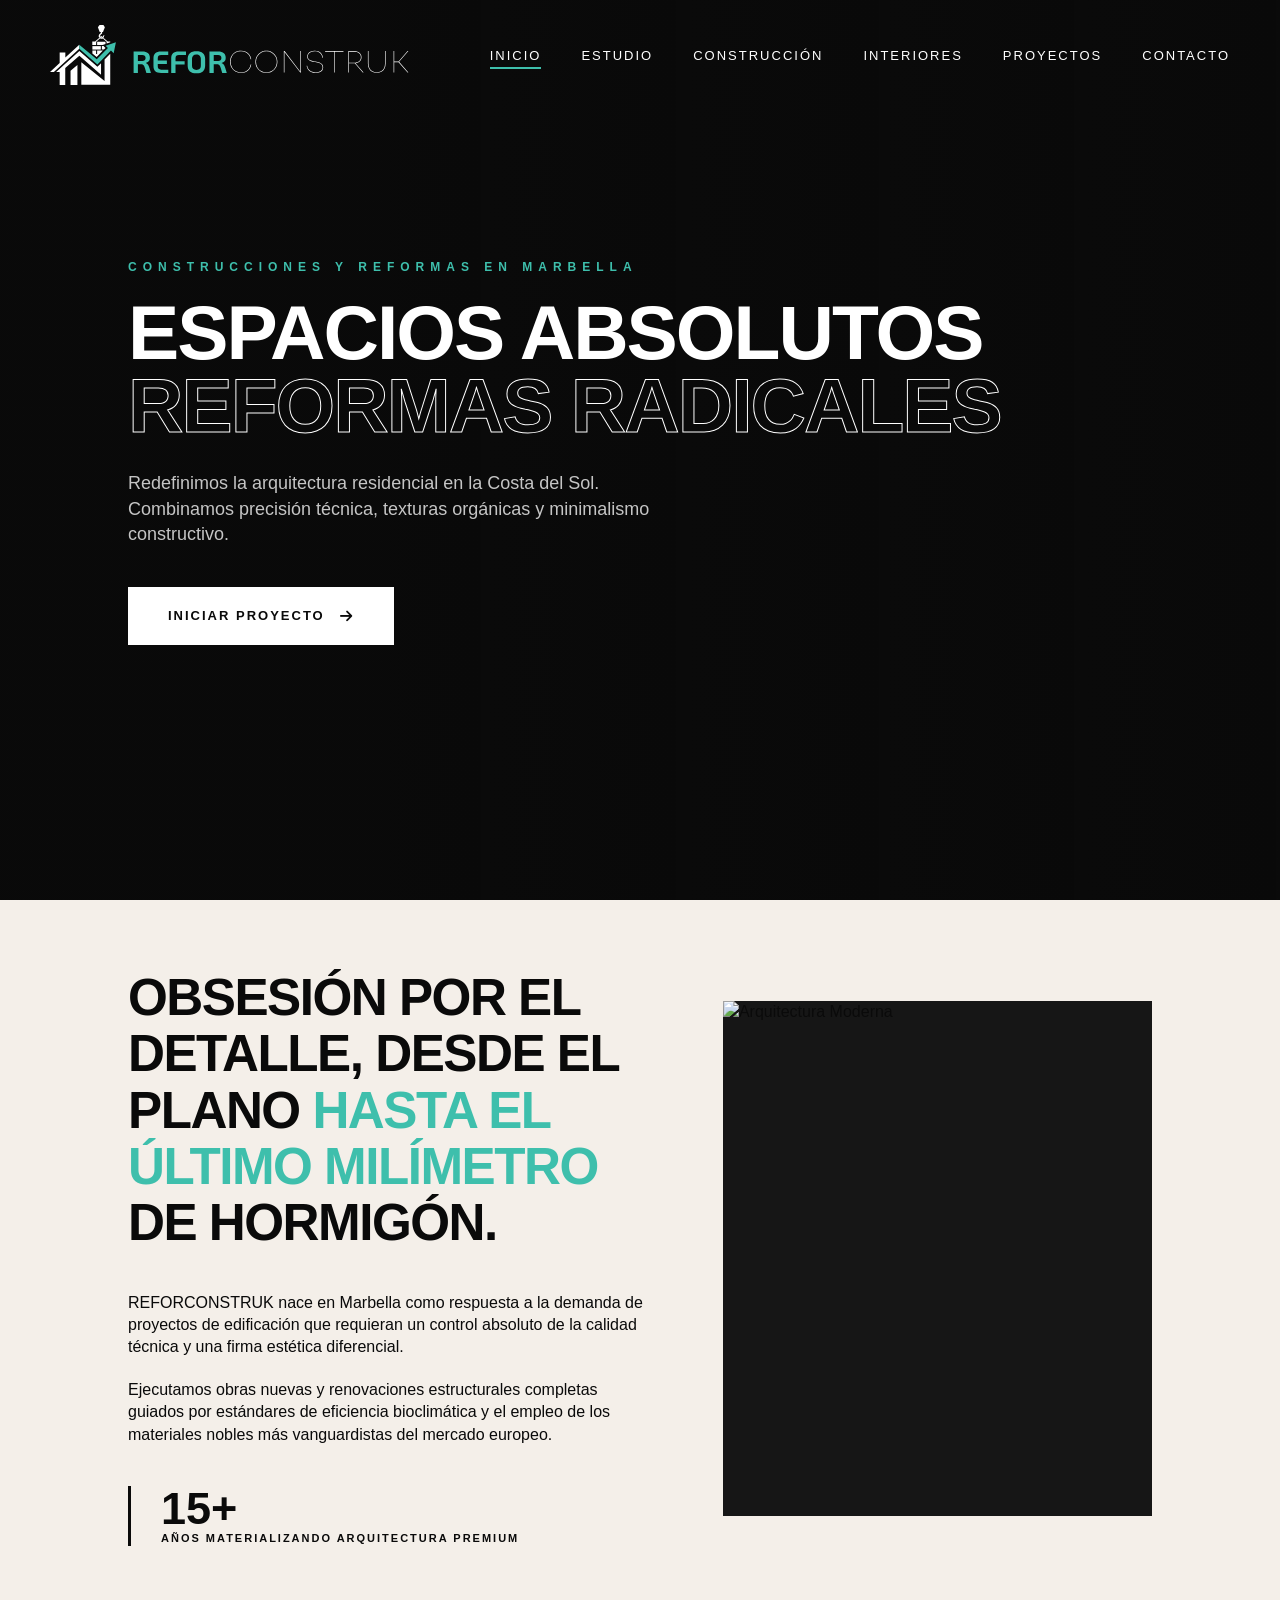
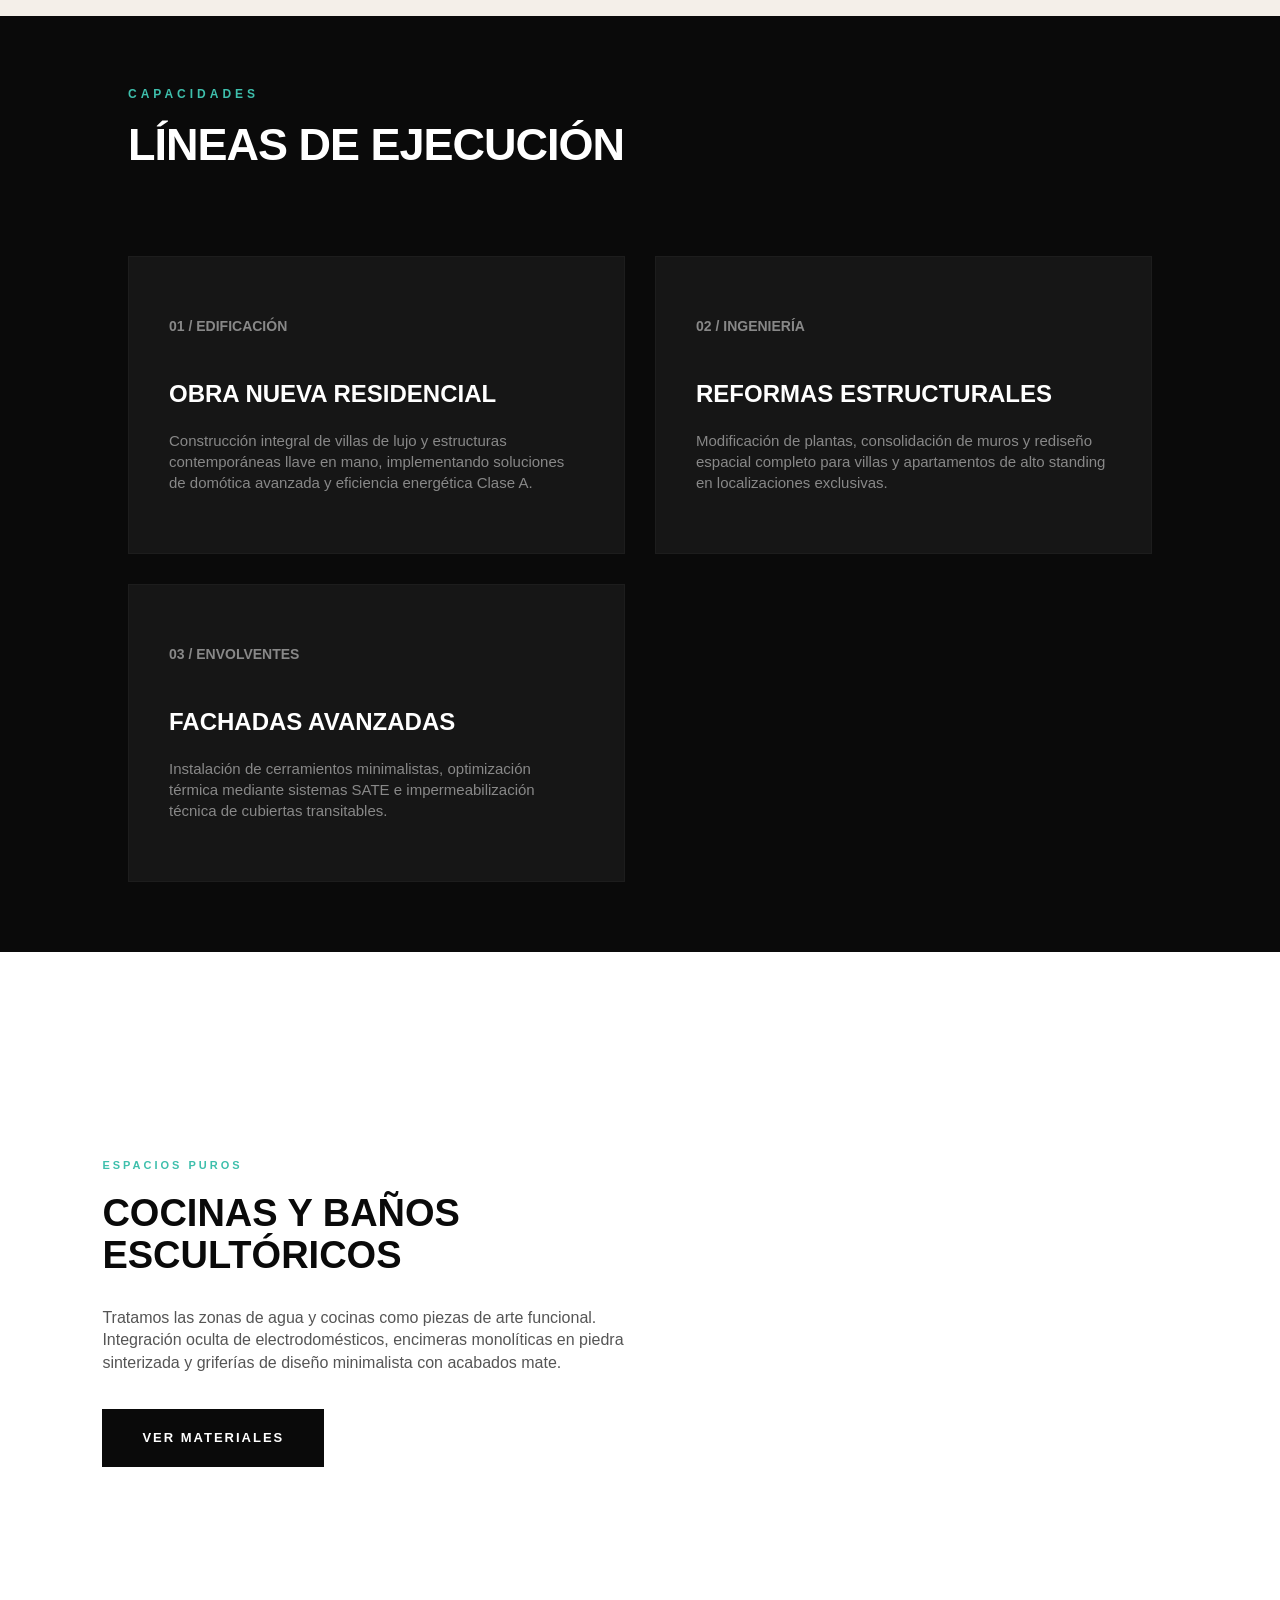
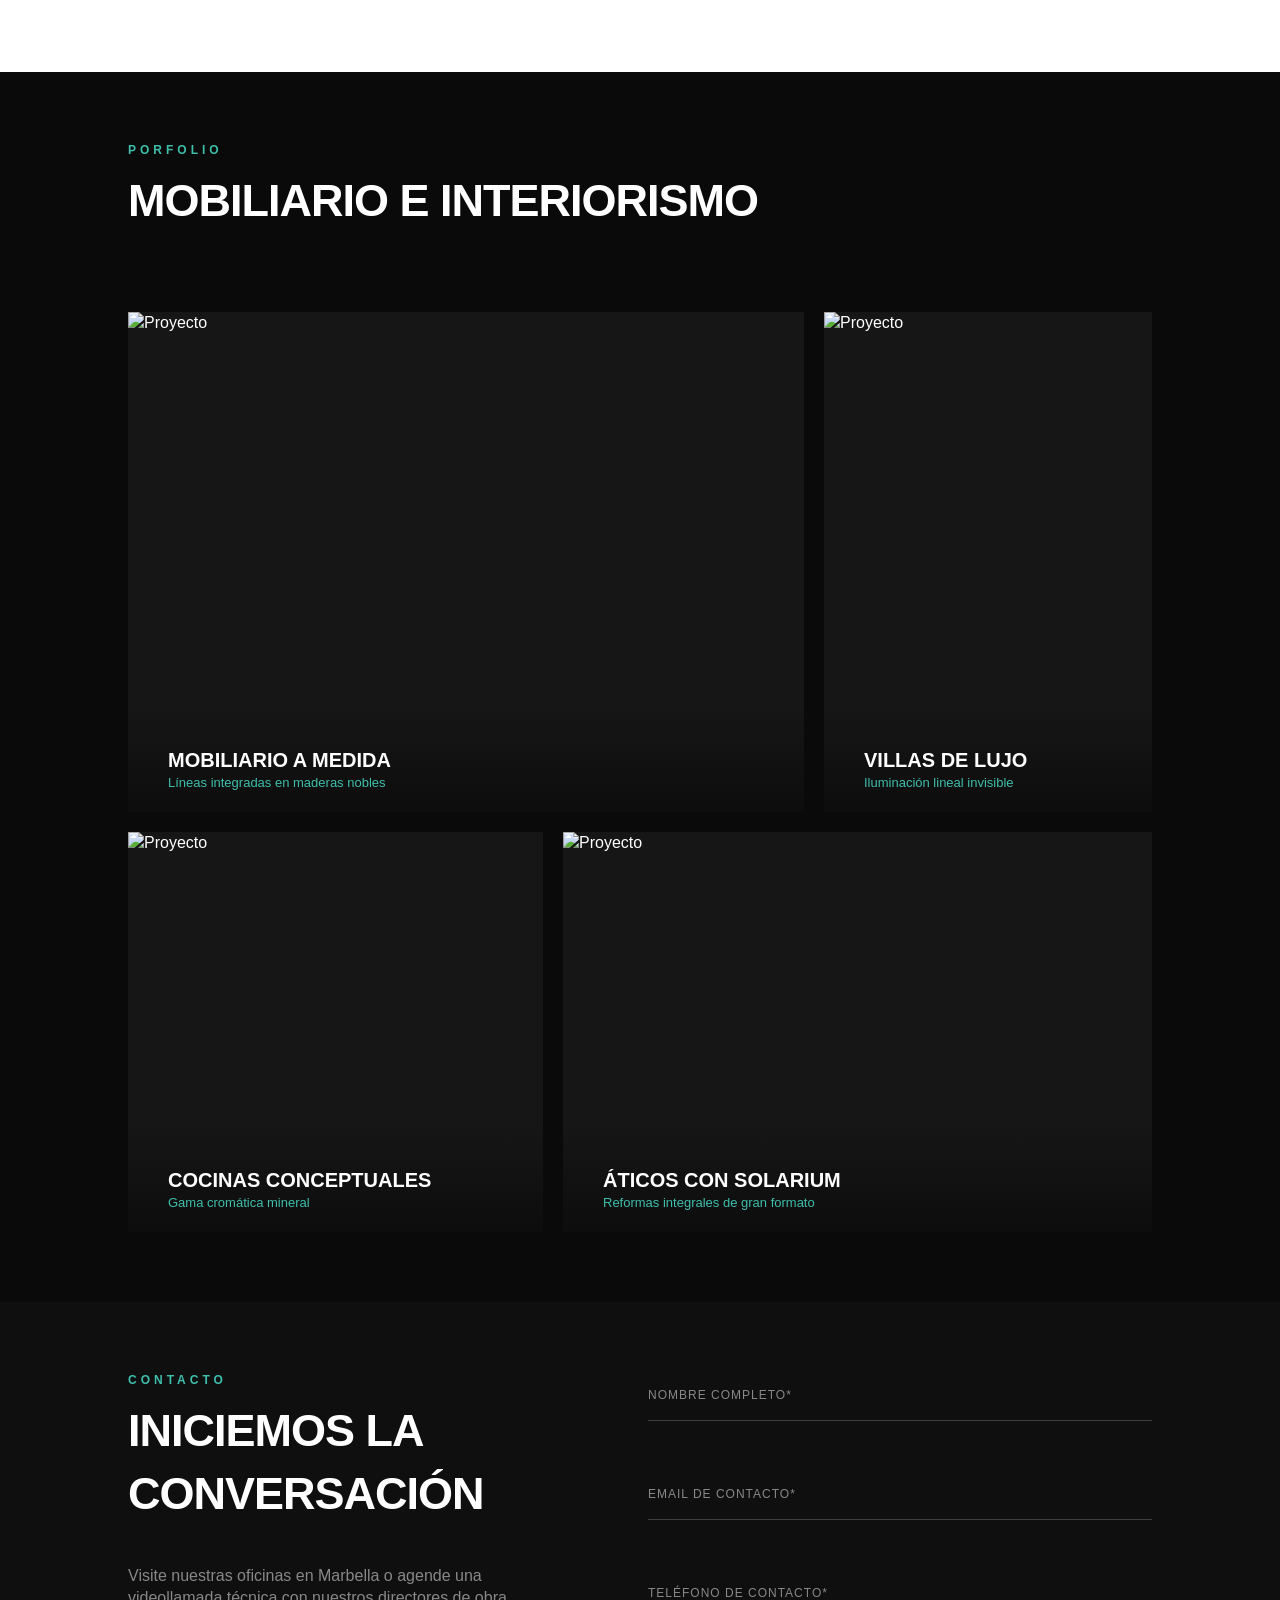
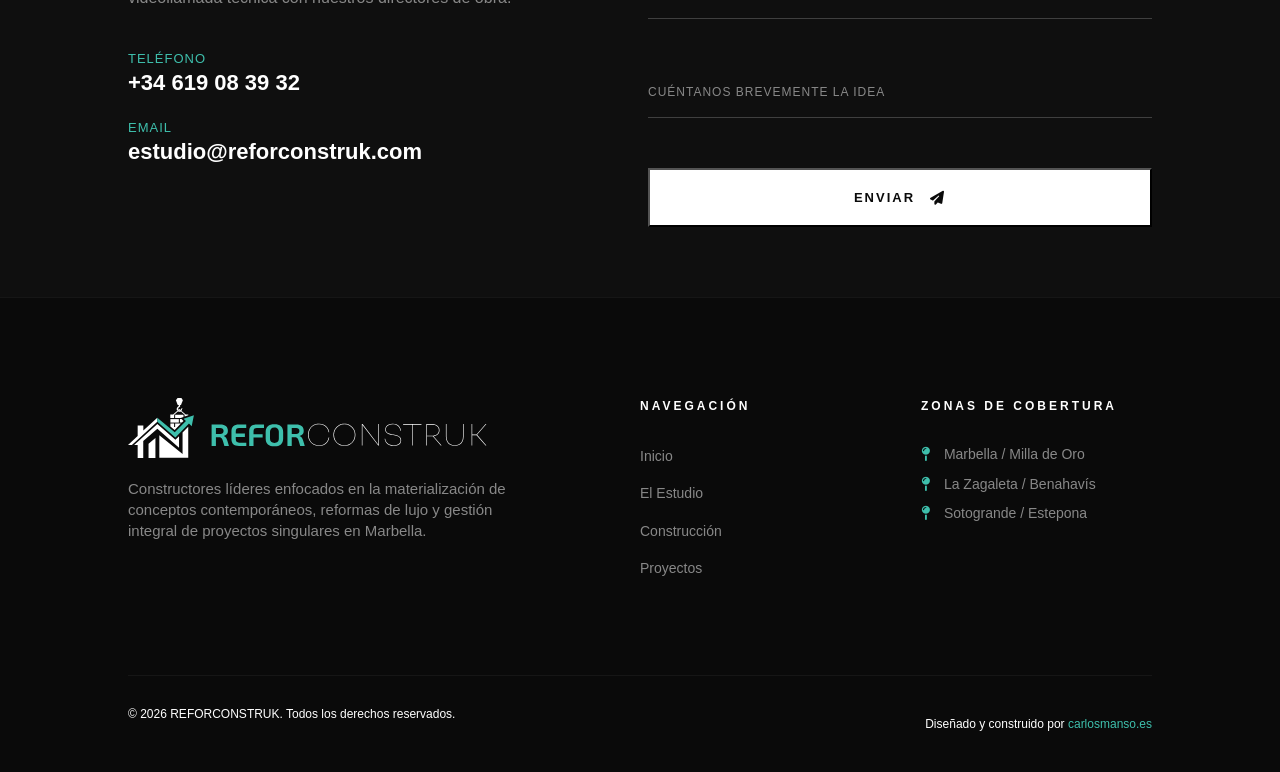
==== commit 6f69b327: "ChatBot" ====
--- a/index.html
+++ b/index.html
@@ -6,6 +6,10 @@
     <title>REFORCONSTRUK | Edificación & Reformas Exclusivas</title>
     <link rel="stylesheet" href="https://cdnjs.cloudflare.com/ajax/libs/font-awesome/6.4.0/css/all.min.css">
     <link rel="stylesheet" href="style.css">
+    
+    <script src="https://cdn.botpress.cloud/webchat/v3.6/inject.js"></script>
+<script src="https://files.bpcontent.cloud/2026/06/22/09/20260622091438-H7ATCIUU.js" defer></script>
+    
 </head>
 <body>
 
--- a/style.css
+++ b/style.css
@@ -18,6 +18,7 @@
             margin: 0;
             padding: 0;
             box-sizing: border-box;
+            scroll-behavior: smooth;
         }
 
         body {
@@ -147,7 +148,7 @@
         }
 
         .nav-link {
-            color: var(--grey);
+            color: rgb(255, 255, 255);
             font-size: 13px;
             font-weight: 500;
             text-transform: uppercase;
@@ -328,7 +329,7 @@
 
         /* SECCIÓN ASIMÉTRICA: EMPRESA (BEIGE) */
         .section-padding {
-            padding: 140px 10%;
+            padding: 70px 10%;
         }
 
         .bg-beige {
@@ -671,7 +672,13 @@
 
         .fixed-buttons{
             display: none;
-        }
+            z-index: 999999;
+        }
+
+
+
+
+        
 
         /* MEDIA QUERIES EFICIENTES */
         @media(max-width: 1024px) {
